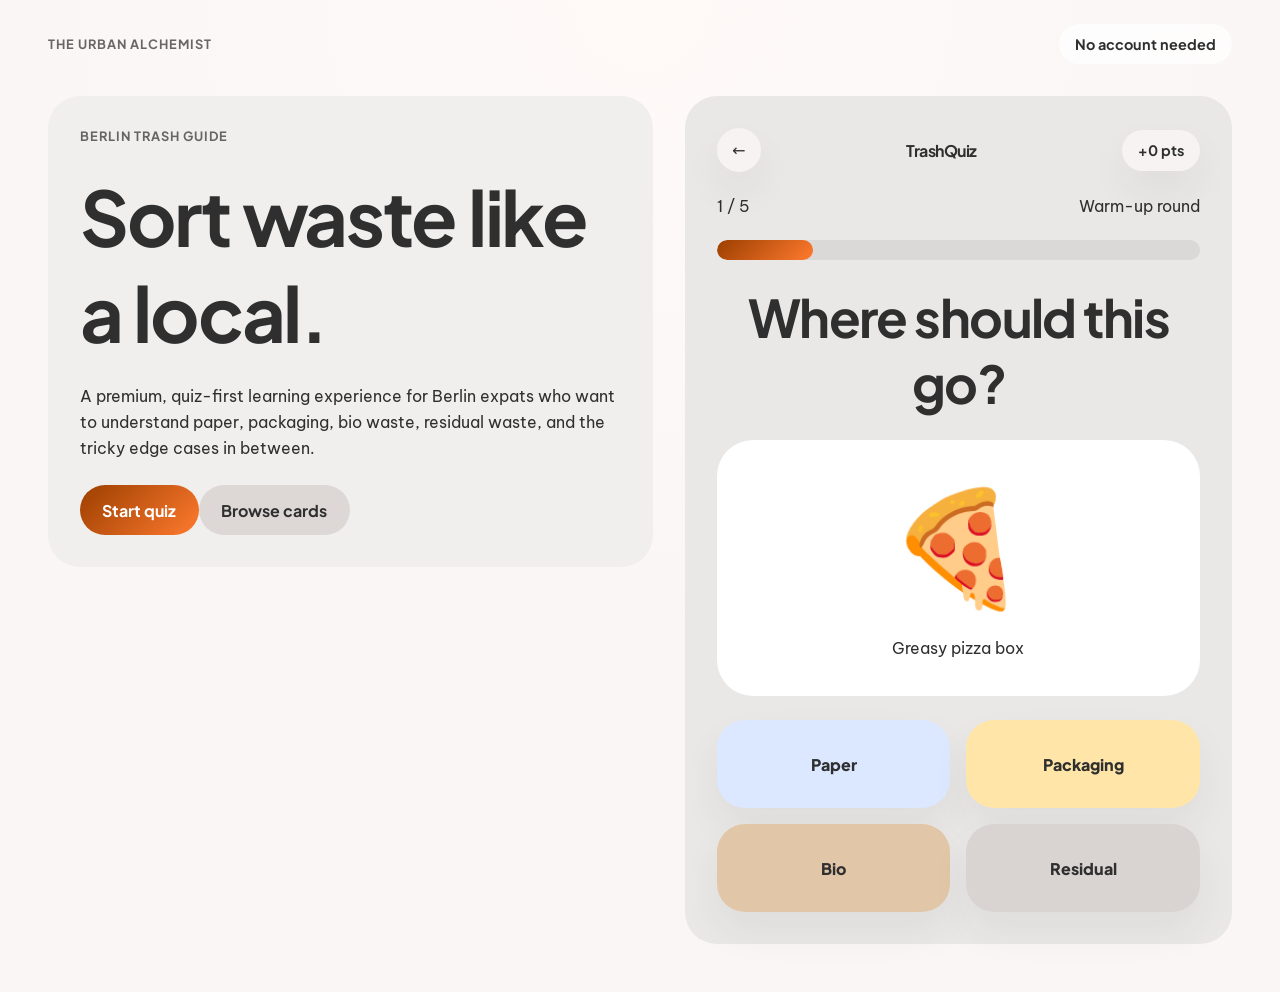
==== index.html @ 2ca4c0af "✨ add static site baseline" ====
<!doctype html>
<html lang="en">
  <head>
    <meta charset="UTF-8" />
    <meta name="viewport" content="width=device-width, initial-scale=1.0" />
    <title>Berlin Trash Classifier</title>
    <meta
      name="description"
      content="Learn how to sort waste correctly in Berlin through a quiz-first educational experience."
    />
    <link rel="preconnect" href="https://fonts.googleapis.com" />
    <link rel="preconnect" href="https://fonts.gstatic.com" crossorigin />
    <link
      href="https://fonts.googleapis.com/css2?family=Be+Vietnam+Pro:wght@400;500;600&family=Plus+Jakarta+Sans:wght@500;700;800&display=swap"
      rel="stylesheet"
    />
    <link rel="stylesheet" href="assets/css/tokens.css" />
    <link rel="stylesheet" href="assets/css/base.css" />
    <link rel="stylesheet" href="assets/css/components.css" />
    <link rel="stylesheet" href="assets/css/pages.css" />
  </head>
  <body>
    <div class="page-shell page-shell--home">
      <header class="topbar topbar--home">
        <span class="eyebrow">The Urban Alchemist</span>
        <span class="score-pill score-pill--ghost">No account needed</span>
      </header>

      <main class="hero hero--home">
        <section class="hero-copy surface-panel surface-panel--soft">
          <p class="eyebrow">Berlin trash guide</p>
          <h1>Sort waste like a local.</h1>
          <p class="lead">
            A premium, quiz-first learning experience for Berlin expats who want to understand paper,
            packaging, bio waste, residual waste, and the tricky edge cases in between.
          </p>
          <div class="hero-actions">
            <a class="button button--primary" href="#quiz-preview">Start quiz</a>
            <a class="button button--secondary" href="cards/index.html">Browse cards</a>
          </div>
        </section>

        <section id="quiz-preview" class="quiz-preview surface-panel">
          <div class="quiz-chrome">
            <a class="icon-button" href="/" aria-label="Go back">←</a>
            <span class="topbar-title">TrashQuiz</span>
            <span class="score-pill">+0 pts</span>
          </div>

          <div class="progress-meta">
            <span>1 / 5</span>
            <span>Warm-up round</span>
          </div>
          <div class="progress-track" aria-hidden="true">
            <div class="progress-fill" style="width: 20%"></div>
          </div>

          <h2 class="quiz-title">Where should this go?</h2>

          <div class="item-stage">
            <div class="item-card">
              <div class="item-emoji" aria-hidden="true">🍕</div>
              <p class="item-caption">Greasy pizza box</p>
            </div>
          </div>

          <div class="answer-grid">
            <button class="answer-tile answer-tile--paper" type="button">Paper</button>
            <button class="answer-tile answer-tile--packaging" type="button">Packaging</button>
            <button class="answer-tile answer-tile--bio" type="button">Bio</button>
            <button class="answer-tile answer-tile--residual" type="button">Residual</button>
          </div>
        </section>
      </main>
    </div>

    <script type="module" src="assets/js/app.js"></script>
  </body>
</html>
---- assets/css/tokens.css ----
:root {
  --color-surface: #f9f6f5;
  --color-surface-bright: #fffdfc;
  --color-surface-container: #eae8e7;
  --color-surface-container-low: #f1efee;
  --color-surface-container-lowest: #ffffff;
  --color-surface-container-highest: #ddd8d6;
  --color-on-surface: #2f2f2f;
  --color-outline-ghost: rgba(47, 47, 47, 0.15);

  --color-primary: #9c3f00;
  --color-primary-container: #ff7a2f;
  --color-secondary: #5b8a3c;
  --color-secondary-container: #d9ebc8;
  --color-tertiary: #d89a00;
  --color-tertiary-container: #ffe29b;
  --color-paper: #dbe8ff;
  --color-packaging: #ffe6a8;
  --color-bio: #e1c7a8;
  --color-residual: #d9d4d2;

  --font-display: "Plus Jakarta Sans", system-ui, sans-serif;
  --font-body: "Be Vietnam Pro", system-ui, sans-serif;

  --radius-sm: 1rem;
  --radius-md: 1.5rem;
  --radius-lg: 2rem;
  --radius-full: 999px;

  --space-2: 0.5rem;
  --space-3: 0.75rem;
  --space-4: 1rem;
  --space-6: 1.5rem;
  --space-8: 2rem;
  --space-12: 3rem;
  --space-16: 4rem;

  --shadow-ambient: 0 20px 40px rgba(47, 47, 47, 0.06);
  --glass-surface: rgba(249, 246, 245, 0.78);
  --button-gradient: linear-gradient(135deg, var(--color-primary), var(--color-primary-container));
}
---- assets/css/base.css ----
* {
  box-sizing: border-box;
}

html {
  color-scheme: light;
}

body {
  margin: 0;
  min-height: 100vh;
  background: radial-gradient(circle at top, #fffaf8 0%, var(--color-surface) 55%);
  color: var(--color-on-surface);
  font-family: var(--font-body);
}

a {
  color: inherit;
  text-decoration: none;
}

button,
a {
  font: inherit;
}

button {
  border: 0;
  cursor: pointer;
}

img {
  max-width: 100%;
  display: block;
}

h1,
h2,
h3,
p {
  margin: 0;
}

h1,
h2,
h3,
.eyebrow,
.topbar-title,
.button,
.badge,
.answer-tile,
.score-pill {
  font-family: var(--font-display);
}
---- assets/css/components.css ----
.page-shell {
  width: min(100%, 76rem);
  margin: 0 auto;
  padding: var(--space-6) var(--space-4) var(--space-12);
}

.topbar,
.quiz-chrome,
.progress-meta,
.hero-actions,
.cards-grid,
.answer-grid {
  display: flex;
}

.topbar,
.quiz-chrome,
.progress-meta {
  align-items: center;
  justify-content: space-between;
  gap: var(--space-4);
}

.topbar-title,
.quiz-title,
h1,
h2 {
  letter-spacing: -0.03em;
}

.topbar-title {
  font-size: 1rem;
  font-weight: 700;
}

.eyebrow {
  display: inline-flex;
  align-items: center;
  gap: var(--space-2);
  font-size: 0.8rem;
  font-weight: 700;
  text-transform: uppercase;
  letter-spacing: 0.08em;
  color: rgba(47, 47, 47, 0.72);
}

.surface-panel {
  background: var(--color-surface-container);
  border-radius: var(--radius-lg);
  padding: var(--space-8);
}

.surface-panel--soft {
  background: var(--color-surface-container-low);
}

.surface-panel--nested {
  background: var(--color-surface-container-lowest);
}

.button {
  display: inline-flex;
  align-items: center;
  justify-content: center;
  gap: var(--space-2);
  padding: 0.9rem 1.4rem;
  border-radius: var(--radius-full);
  font-weight: 700;
}

.button--primary {
  background: var(--button-gradient);
  color: #fff;
}

.button--secondary {
  background: var(--color-surface-container-highest);
}

.button--tertiary {
  padding-inline: 0;
  color: var(--color-primary);
}

.icon-button,
.score-pill,
.badge {
  display: inline-flex;
  align-items: center;
  justify-content: center;
  border-radius: var(--radius-full);
}

.icon-button {
  width: 2.75rem;
  height: 2.75rem;
  background: var(--glass-surface);
  backdrop-filter: blur(16px);
  box-shadow: var(--shadow-ambient);
}

.score-pill {
  padding: 0.7rem 1rem;
  background: var(--glass-surface);
  backdrop-filter: blur(16px);
  box-shadow: var(--shadow-ambient);
  font-size: 0.9rem;
  font-weight: 700;
}

.score-pill--ghost {
  box-shadow: none;
  background: rgba(255, 255, 255, 0.72);
}

.progress-track {
  width: 100%;
  height: 1.25rem;
  border-radius: var(--radius-full);
  background: rgba(47, 47, 47, 0.08);
  overflow: hidden;
}

.progress-fill {
  height: 100%;
  border-radius: inherit;
  background: var(--button-gradient);
}

.item-card {
  display: grid;
  place-items: center;
  gap: var(--space-3);
  min-height: 16rem;
  padding: var(--space-8);
  background: var(--color-surface-container-lowest);
  border-radius: 2.25rem;
}

.item-emoji {
  font-size: clamp(4rem, 12vw, 7rem);
}

.item-caption,
.lead {
  line-height: 1.6;
}

.answer-grid {
  flex-wrap: wrap;
  gap: var(--space-4);
}

.answer-tile {
  flex: 1 1 calc(50% - var(--space-4));
  min-width: 10rem;
  min-height: 5.5rem;
  padding: var(--space-6);
  border-radius: 1.75rem;
  font-weight: 800;
  box-shadow: var(--shadow-ambient);
  color: var(--color-on-surface);
}

.answer-tile--paper { background: var(--color-paper); }
.answer-tile--packaging { background: var(--color-packaging); }
.answer-tile--bio { background: var(--color-bio); }
.answer-tile--residual { background: var(--color-residual); }

.badge {
  width: fit-content;
  padding: 0.55rem 0.9rem;
  font-size: 0.85rem;
  font-weight: 700;
}

.badge--paper { background: var(--color-paper); }
.badge--packaging { background: var(--color-packaging); }
.badge--bio { background: var(--color-bio); }
.badge--residual { background: var(--color-residual); }
---- assets/css/pages.css ----
.hero {
  display: grid;
  gap: var(--space-8);
  margin-top: var(--space-8);
}

.hero-copy,
.quiz-preview,
.detail-layout,
.mini-card {
  display: grid;
  gap: var(--space-6);
}

.hero-copy h1,
.cards-layout h1,
.detail-layout h1 {
  font-size: clamp(2.5rem, 7vw, 4.75rem);
}

.quiz-title {
  text-align: center;
  font-size: clamp(2rem, 5vw, 3.25rem);
}

.cards-layout,
.detail-layout {
  margin-top: var(--space-8);
}

.cards-grid {
  flex-wrap: wrap;
  gap: var(--space-6);
  margin-top: var(--space-8);
}

.mini-card {
  flex: 1 1 18rem;
}

.detail-note {
  font-size: 1.05rem;
}

@media (min-width: 56rem) {
  .hero {
    grid-template-columns: 1.05fr 0.95fr;
    align-items: start;
  }
}

@media (max-width: 40rem) {
  .page-shell {
    padding-inline: var(--space-3);
  }

  .surface-panel {
    padding: var(--space-6);
  }

  .answer-grid {
    gap: var(--space-3);
  }

  .answer-tile {
    min-width: calc(50% - var(--space-3));
    min-height: 4.75rem;
  }
}
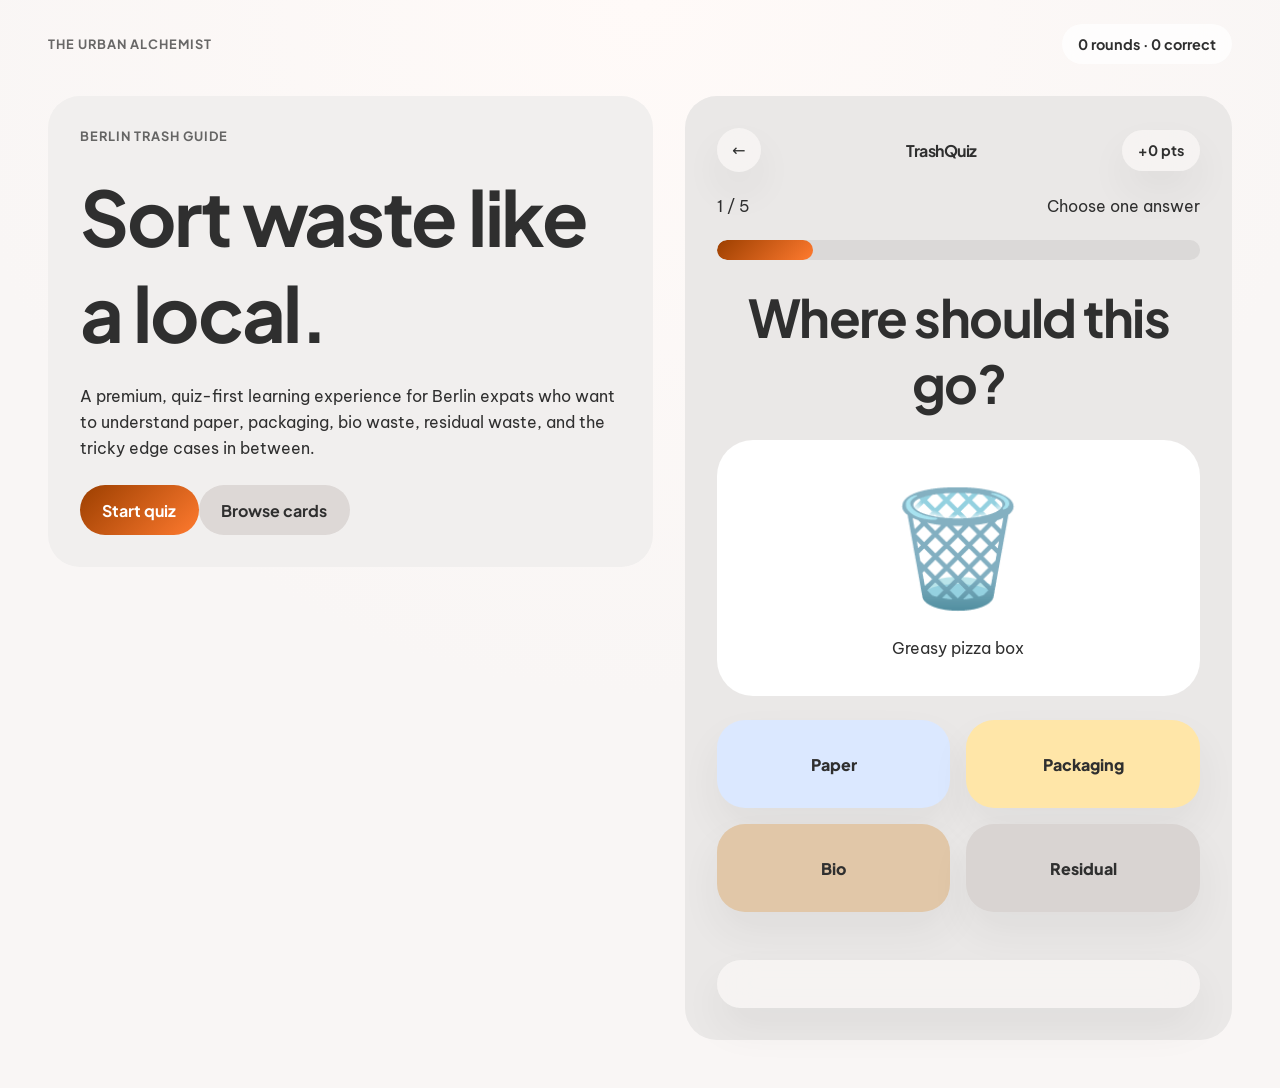
==== commit a5c12a5c: "✨ add client-side quiz flow" ====
--- a/index.html
+++ b/index.html
@@ -23,7 +23,7 @@
     <div class="page-shell page-shell--home">
       <header class="topbar topbar--home">
         <span class="eyebrow">The Urban Alchemist</span>
-        <span class="score-pill score-pill--ghost">No account needed</span>
+        <span id="progress-summary" class="score-pill score-pill--ghost">No account needed</span>
       </header>
 
       <main class="hero hero--home">
@@ -42,34 +42,30 @@
 
         <section id="quiz-preview" class="quiz-preview surface-panel">
           <div class="quiz-chrome">
-            <a class="icon-button" href="/" aria-label="Go back">←</a>
+            <a class="icon-button" href="./" aria-label="Go back">←</a>
             <span class="topbar-title">TrashQuiz</span>
-            <span class="score-pill">+0 pts</span>
+            <span id="score-pill" class="score-pill">+0 pts</span>
           </div>
 
           <div class="progress-meta">
-            <span>1 / 5</span>
-            <span>Warm-up round</span>
+            <span id="question-counter">1 / 5</span>
+            <span id="round-label">Warm-up round</span>
           </div>
           <div class="progress-track" aria-hidden="true">
-            <div class="progress-fill" style="width: 20%"></div>
+            <div id="progress-fill" class="progress-fill" style="width: 20%"></div>
           </div>
 
-          <h2 class="quiz-title">Where should this go?</h2>
+          <h2 id="quiz-title" class="quiz-title">Where should this go?</h2>
 
           <div class="item-stage">
             <div class="item-card">
-              <div class="item-emoji" aria-hidden="true">🍕</div>
-              <p class="item-caption">Greasy pizza box</p>
+              <div class="item-emoji" aria-hidden="true">🗑️</div>
+              <p id="item-caption" class="item-caption">Loading quiz item…</p>
             </div>
           </div>
 
-          <div class="answer-grid">
-            <button class="answer-tile answer-tile--paper" type="button">Paper</button>
-            <button class="answer-tile answer-tile--packaging" type="button">Packaging</button>
-            <button class="answer-tile answer-tile--bio" type="button">Bio</button>
-            <button class="answer-tile answer-tile--residual" type="button">Residual</button>
-          </div>
+          <div id="answer-grid" class="answer-grid"></div>
+          <div id="feedback-panel" class="feedback-panel" hidden></div>
         </section>
       </main>
     </div>
--- a/assets/css/components.css
+++ b/assets/css/components.css
@@ -162,10 +162,15 @@
   color: var(--color-on-surface);
 }
 
-.answer-tile--paper { background: var(--color-paper); }
-.answer-tile--packaging { background: var(--color-packaging); }
-.answer-tile--bio { background: var(--color-bio); }
-.answer-tile--residual { background: var(--color-residual); }
+.answer-tile--paper,
+.badge--paper { background: var(--color-paper); }
+.answer-tile--packaging,
+.badge--packaging { background: var(--color-packaging); }
+.answer-tile--bio,
+.badge--bio { background: var(--color-bio); }
+.answer-tile--residual,
+.badge--residual { background: var(--color-residual); }
+.badge--special { background: var(--color-tertiary-container); }
 
 .badge {
   width: fit-content;
@@ -174,7 +179,26 @@
   font-weight: 700;
 }
 
-.badge--paper { background: var(--color-paper); }
-.badge--packaging { background: var(--color-packaging); }
-.badge--bio { background: var(--color-bio); }
-.badge--residual { background: var(--color-residual); }
+.notes-stack {
+  display: grid;
+  gap: var(--space-4);
+}
+
+.feedback-panel {
+  display: grid;
+  gap: var(--space-3);
+  margin-top: var(--space-6);
+  padding: var(--space-6);
+  border-radius: var(--radius-lg);
+  background: var(--glass-surface);
+  backdrop-filter: blur(18px);
+  box-shadow: var(--shadow-ambient);
+}
+
+.feedback-panel--correct {
+  background: rgba(217, 235, 200, 0.9);
+}
+
+.feedback-panel--wrong {
+  background: rgba(255, 230, 168, 0.9);
+}
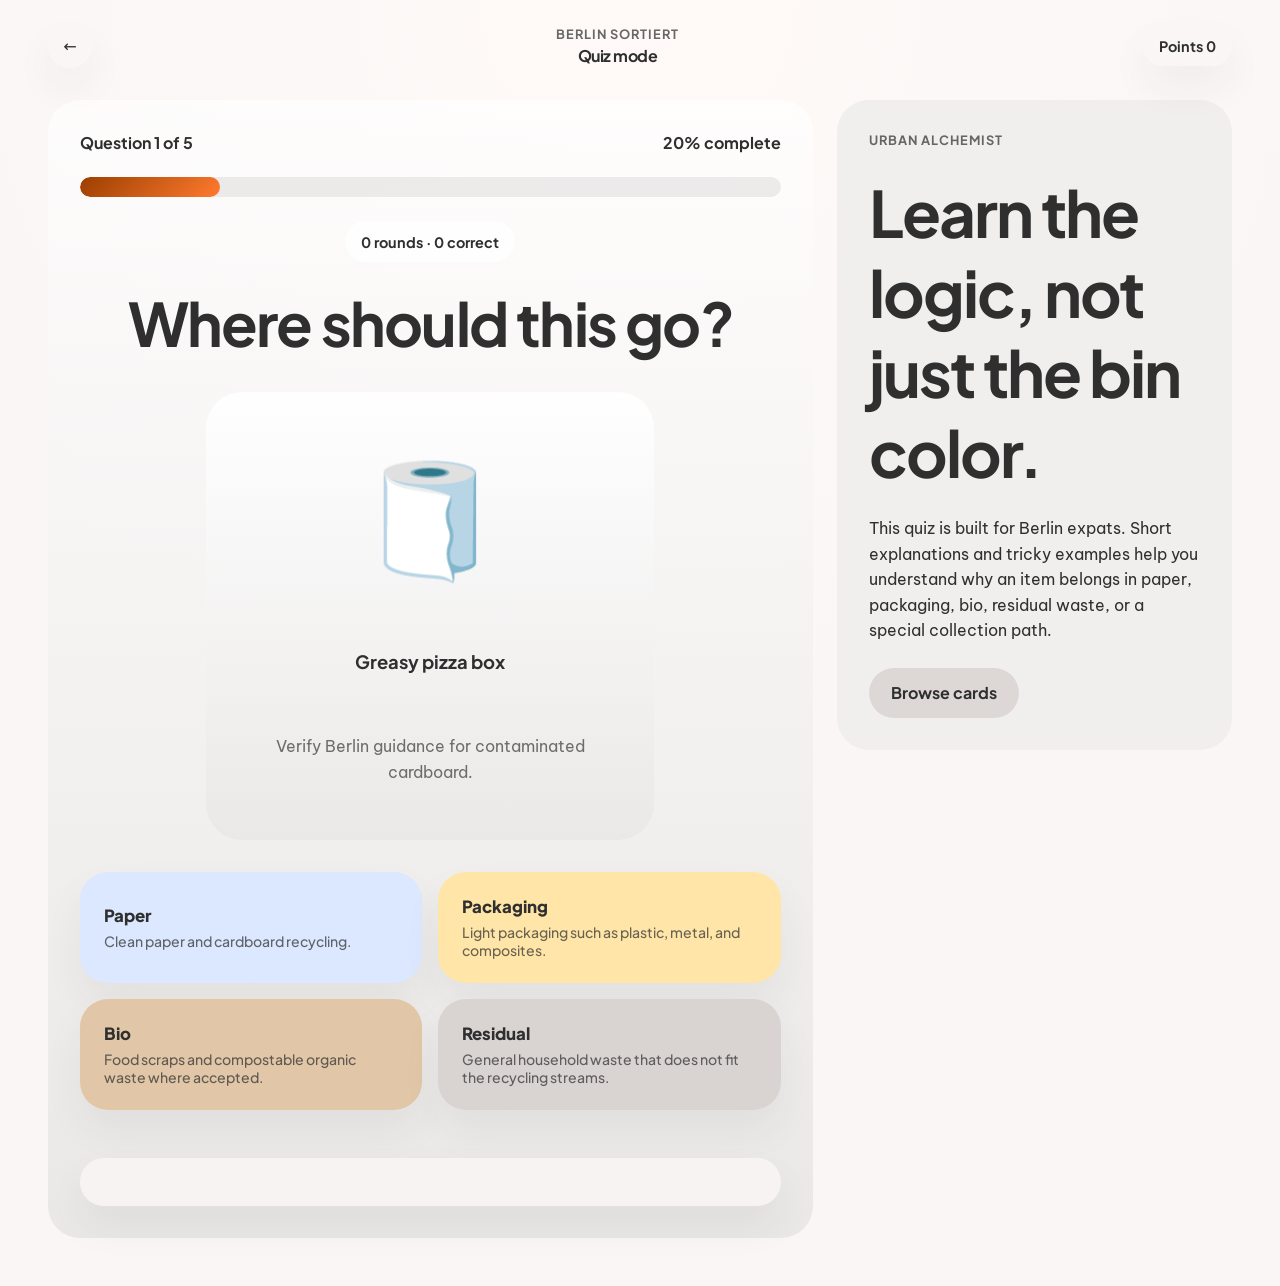
==== commit 96387cc0: "✨ improve quiz UI" ====
--- a/index.html
+++ b/index.html
@@ -20,52 +20,56 @@
     <link rel="stylesheet" href="assets/css/pages.css" />
   </head>
   <body>
-    <div class="page-shell page-shell--home">
-      <header class="topbar topbar--home">
-        <span class="eyebrow">The Urban Alchemist</span>
-        <span id="progress-summary" class="score-pill score-pill--ghost">No account needed</span>
+    <div class="page-shell page-shell--quiz">
+      <header class="quiz-topbar">
+        <a class="icon-button" href="./" aria-label="Refresh quiz">←</a>
+        <div class="quiz-branding">
+          <span class="eyebrow">Berlin Sortiert</span>
+          <span class="topbar-title">Quiz mode</span>
+        </div>
+        <span id="score-pill" class="score-pill">+0 pts</span>
       </header>
 
-      <main class="hero hero--home">
-        <section class="hero-copy surface-panel surface-panel--soft">
-          <p class="eyebrow">Berlin trash guide</p>
-          <h1>Sort waste like a local.</h1>
-          <p class="lead">
-            A premium, quiz-first learning experience for Berlin expats who want to understand paper,
-            packaging, bio waste, residual waste, and the tricky edge cases in between.
-          </p>
-          <div class="hero-actions">
-            <a class="button button--primary" href="#quiz-preview">Start quiz</a>
-            <a class="button button--secondary" href="cards/index.html">Browse cards</a>
-          </div>
-        </section>
-
-        <section id="quiz-preview" class="quiz-preview surface-panel">
-          <div class="quiz-chrome">
-            <a class="icon-button" href="./" aria-label="Go back">←</a>
-            <span class="topbar-title">TrashQuiz</span>
-            <span id="score-pill" class="score-pill">+0 pts</span>
-          </div>
-
-          <div class="progress-meta">
-            <span id="question-counter">1 / 5</span>
-            <span id="round-label">Warm-up round</span>
-          </div>
-          <div class="progress-track" aria-hidden="true">
-            <div id="progress-fill" class="progress-fill" style="width: 20%"></div>
-          </div>
-
-          <h2 id="quiz-title" class="quiz-title">Where should this go?</h2>
-
-          <div class="item-stage">
-            <div class="item-card">
-              <div class="item-emoji" aria-hidden="true">🗑️</div>
-              <p id="item-caption" class="item-caption">Loading quiz item…</p>
+      <main class="quiz-layout">
+        <section id="quiz-preview" class="quiz-preview surface-panel surface-panel--quiz">
+          <div class="quiz-progress-shell">
+            <div class="progress-meta progress-meta--quiz">
+              <span id="question-counter">1 / 5</span>
+              <span id="round-label">Warm-up round</span>
+            </div>
+            <div class="progress-track" aria-hidden="true">
+              <div id="progress-fill" class="progress-fill" style="width: 20%"></div>
             </div>
           </div>
 
-          <div id="answer-grid" class="answer-grid"></div>
+          <div class="quiz-headline-block">
+            <span id="progress-summary" class="score-pill score-pill--ghost">No account needed</span>
+            <h1 id="quiz-title" class="quiz-title">Where should this go?</h1>
+          </div>
+
+          <div class="item-stage item-stage--hero">
+            <div class="item-card item-card--hero">
+              <div id="item-emoji" class="item-emoji" aria-hidden="true">🗑️</div>
+              <p id="item-caption" class="item-caption">Loading quiz item…</p>
+              <p id="item-hint" class="item-hint">Think like a Berlin local.</p>
+            </div>
+          </div>
+
+          <div id="answer-grid" class="answer-grid answer-grid--quiz"></div>
           <div id="feedback-panel" class="feedback-panel" hidden></div>
+        </section>
+
+        <section class="quiz-support surface-panel surface-panel--soft">
+          <p class="eyebrow">Urban Alchemist</p>
+          <h2>Learn the logic, not just the bin color.</h2>
+          <p class="lead">
+            This quiz is built for Berlin expats. Short explanations and tricky examples help you
+            understand why an item belongs in paper, packaging, bio, residual waste, or a special
+            collection path.
+          </p>
+          <div class="hero-actions">
+            <a class="button button--secondary" href="cards/index.html">Browse cards</a>
+          </div>
         </section>
       </main>
     </div>
--- a/assets/css/components.css
+++ b/assets/css/components.css
@@ -9,16 +9,26 @@
 .progress-meta,
 .hero-actions,
 .cards-grid,
-.answer-grid {
+.answer-grid,
+.quiz-topbar,
+.quiz-branding {
   display: flex;
 }
 
 .topbar,
 .quiz-chrome,
-.progress-meta {
+.progress-meta,
+.quiz-topbar {
   align-items: center;
   justify-content: space-between;
   gap: var(--space-4);
+}
+
+.quiz-branding {
+  flex-direction: column;
+  align-items: center;
+  gap: 0.15rem;
+  text-align: center;
 }
 
 .topbar-title,
@@ -56,6 +66,10 @@
 
 .surface-panel--nested {
   background: var(--color-surface-container-lowest);
+}
+
+.surface-panel--quiz {
+  background: linear-gradient(180deg, rgba(255, 255, 255, 0.7), var(--color-surface-container));
 }
 
 .button {
@@ -137,13 +151,32 @@
   border-radius: 2.25rem;
 }
 
+.item-card--hero {
+  min-height: clamp(18rem, 46vw, 28rem);
+  width: min(100%, 28rem);
+  margin: 0 auto;
+  background: linear-gradient(180deg, rgba(255,255,255,0.95), rgba(234,232,231,0.9));
+}
+
 .item-emoji {
   font-size: clamp(4rem, 12vw, 7rem);
 }
 
 .item-caption,
-.lead {
+.lead,
+.item-hint {
   line-height: 1.6;
+}
+
+.item-caption {
+  font-family: var(--font-display);
+  font-weight: 700;
+  font-size: 1.15rem;
+}
+
+.item-hint {
+  color: rgba(47, 47, 47, 0.68);
+  text-align: center;
 }
 
 .answer-grid {
@@ -151,15 +184,34 @@
   gap: var(--space-4);
 }
 
+.answer-grid--quiz {
+  margin-top: var(--space-2);
+}
+
 .answer-tile {
   flex: 1 1 calc(50% - var(--space-4));
   min-width: 10rem;
-  min-height: 5.5rem;
+  min-height: 6.5rem;
   padding: var(--space-6);
   border-radius: 1.75rem;
   font-weight: 800;
   box-shadow: var(--shadow-ambient);
   color: var(--color-on-surface);
+  text-align: left;
+}
+
+.answer-tile__label {
+  display: block;
+  font-family: var(--font-display);
+  font-size: 1.05rem;
+}
+
+.answer-tile__hint {
+  display: block;
+  margin-top: 0.35rem;
+  font-size: 0.88rem;
+  font-weight: 500;
+  color: rgba(47, 47, 47, 0.72);
 }
 
 .answer-tile--paper,
--- a/assets/css/pages.css
+++ b/assets/css/pages.css
@@ -7,20 +7,44 @@
 .hero-copy,
 .quiz-preview,
 .detail-layout,
-.mini-card {
+.mini-card,
+.quiz-layout,
+.quiz-progress-shell,
+.quiz-headline-block,
+.quiz-support {
   display: grid;
   gap: var(--space-6);
 }
 
 .hero-copy h1,
 .cards-layout h1,
-.detail-layout h1 {
-  font-size: clamp(2.5rem, 7vw, 4.75rem);
+.detail-layout h1,
+.quiz-support h2 {
+  font-size: clamp(2.2rem, 6vw, 4rem);
 }
 
 .quiz-title {
   text-align: center;
-  font-size: clamp(2rem, 5vw, 3.25rem);
+  font-size: clamp(2.1rem, 5vw, 3.75rem);
+  max-width: 16ch;
+  margin: 0 auto;
+}
+
+.quiz-layout {
+  margin-top: var(--space-8);
+}
+
+.quiz-headline-block {
+  justify-items: center;
+}
+
+.item-stage--hero {
+  margin-top: var(--space-2);
+}
+
+.progress-meta--quiz {
+  font-family: var(--font-display);
+  font-weight: 700;
 }
 
 .cards-layout,
@@ -40,6 +64,13 @@
 
 .detail-note {
   font-size: 1.05rem;
+}
+
+@media (min-width: 64rem) {
+  .quiz-layout {
+    grid-template-columns: minmax(0, 1.45fr) minmax(18rem, 0.75fr);
+    align-items: start;
+  }
 }
 
 @media (min-width: 56rem) {
@@ -64,6 +95,10 @@
 
   .answer-tile {
     min-width: calc(50% - var(--space-3));
-    min-height: 4.75rem;
+    min-height: 5.25rem;
+  }
+
+  .quiz-title {
+    font-size: 2rem;
   }
 }
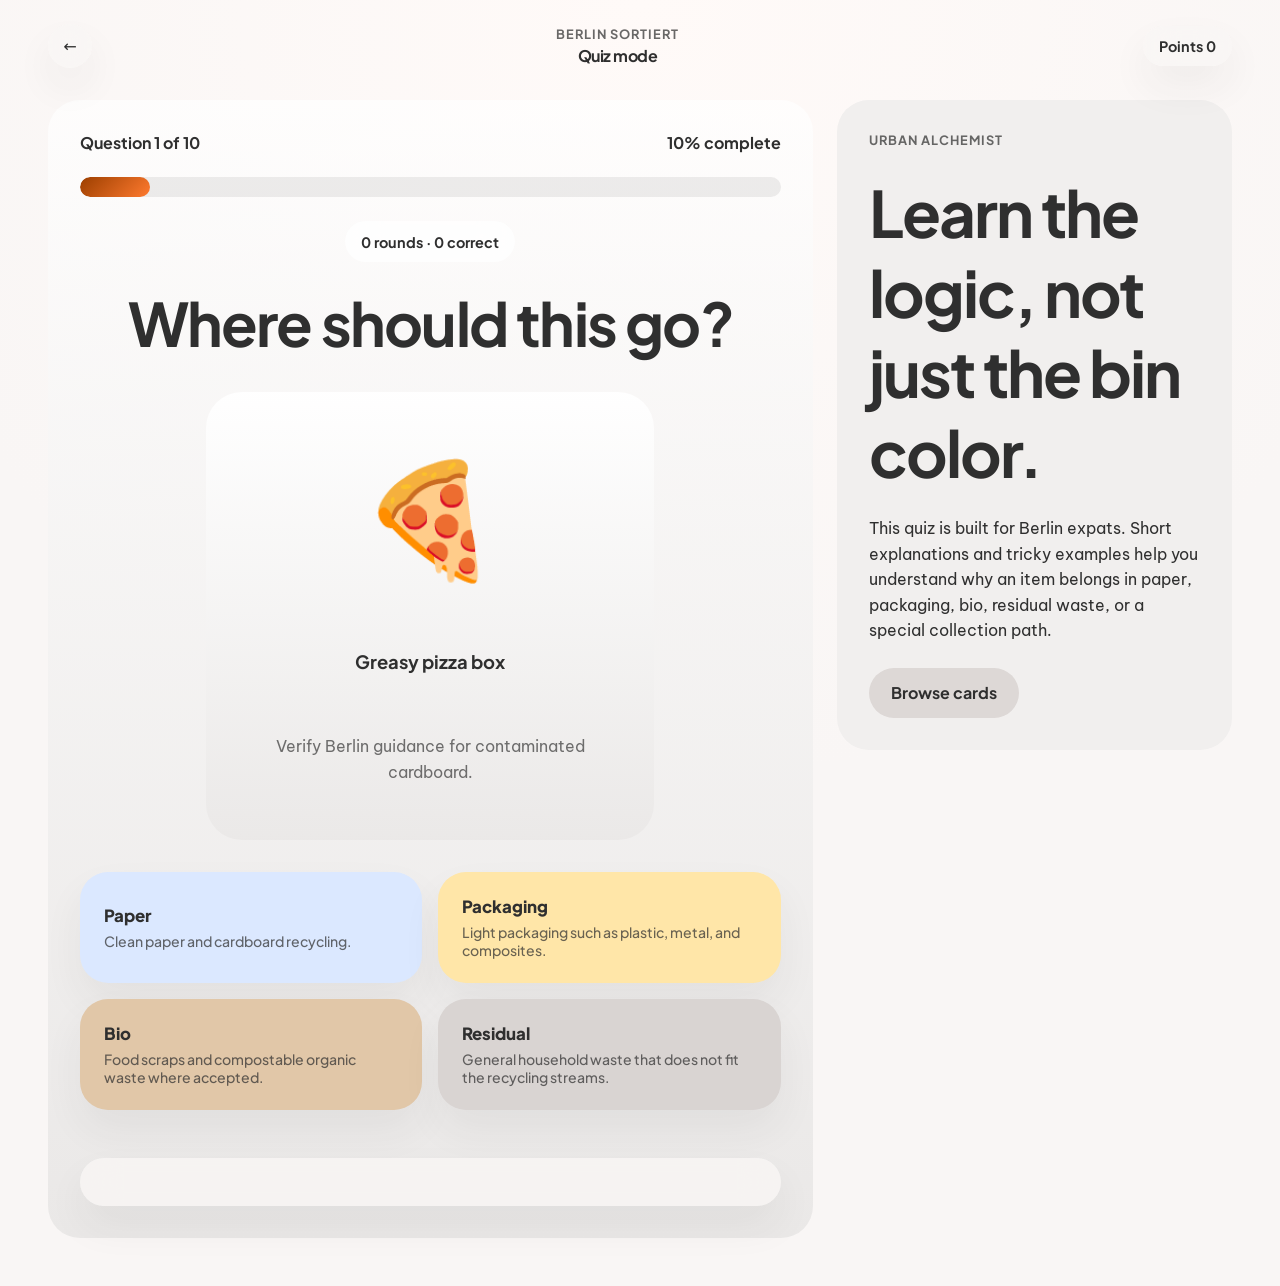
==== commit 3c7ecda5: "🐛 fix quiz visuals and round length" ====
--- a/index.html
+++ b/index.html
@@ -34,11 +34,11 @@
         <section id="quiz-preview" class="quiz-preview surface-panel surface-panel--quiz">
           <div class="quiz-progress-shell">
             <div class="progress-meta progress-meta--quiz">
-              <span id="question-counter">1 / 5</span>
+              <span id="question-counter">Question 1 of 10</span>
               <span id="round-label">Warm-up round</span>
             </div>
             <div class="progress-track" aria-hidden="true">
-              <div id="progress-fill" class="progress-fill" style="width: 20%"></div>
+              <div id="progress-fill" class="progress-fill" style="width: 10%"></div>
             </div>
           </div>
 
@@ -49,7 +49,9 @@
 
           <div class="item-stage item-stage--hero">
             <div class="item-card item-card--hero">
-              <div id="item-emoji" class="item-emoji" aria-hidden="true">🗑️</div>
+              <div id="item-visual" class="item-visual" aria-hidden="true">
+                <span id="item-emoji" class="item-emoji">🗑️</span>
+              </div>
               <p id="item-caption" class="item-caption">Loading quiz item…</p>
               <p id="item-hint" class="item-hint">Think like a Berlin local.</p>
             </div>
